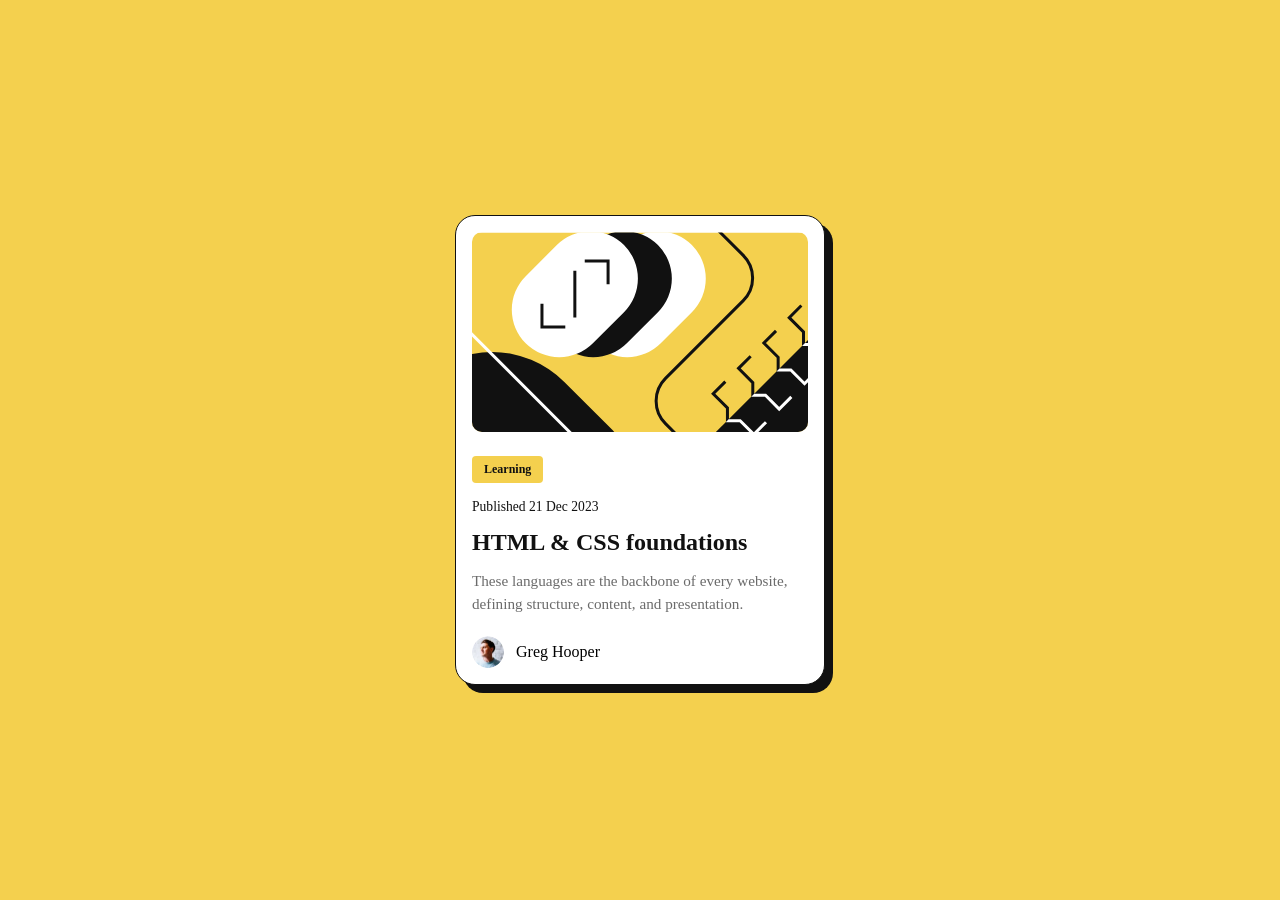
==== frontend-mentor-assigments/blog-preview-card-main/index.html @ ef1cbcc9 "re organized folder for easier assigment tracking" ====
<!DOCTYPE html>
<html lang="en">
<head>
  <meta charset="UTF-8">
  <meta name="viewport" content="width=device-width, initial-scale=1.0">

  <link rel="icon" type="image/png" sizes="32x32" href="./assets/images/favicon-32x32.png">
  <link rel="stylesheet" href="style.css"/>

  <title>Frontend Mentor | Blog preview card</title>
</head>
<body>

  <article class="card">
    <img class="card-image" src="./assets/images/illustration-article.svg" alt=" illustration art">

    <span class="card-badge">Learning</span>

    <p class="card-date">Published 21 Dec 2023</p>

    <h1 class="card-title">HTML <span>&</span> CSS foundations</h1>

    <p class="card-text">These languages are the backbone of every website, defining structure, content, and presentation.</p>

    <div class="card-author">
      <img class="card-avatar" src="./assets/images/image-avatar.webp" alt="image-avatar>
      <span class="card-author-name">Greg Hooper</span>
    </div>
  </article>

</body>
</html>
---- frontend-mentor-assigments/blog-preview-card-main/style.css ----
:root {
    --yellow: #F4D04E;
    --black: #111111;
    --gray: #6B6B6B;
    --card-radius: 20px;
}

* {
    box-sizing: border-box;
}

body {
    min-height: 100vh;
    margin: 0;
    display: flex;
    justify-content: center;
    align-items: center;
    background-color: var(--yellow);
    padding: 24px;
}

.card {
    width: 100%;
    max-width: 370px;
    background-color: #ffffff;
    border: 1.5px solid var(--black);
    border-radius: var(--card-radius);
    padding: 16px;
    box-shadow: 8px 8px 0 var(--black);
}

.card-image {
    width: 100%;
    aspect-ratio: 336 / 200;
    object-fit: cover;
    display: block;
    border-radius: 10px;
    margin-bottom: 24px;
}

.card-badge {
    display: inline-block;
    background-color: var(--yellow);
    color: var(--black);
    font-weight: 800;
    font-size: 0.75rem;
    padding: 6px 12px;
    border-radius: 4px;
    margin-bottom: 16px;
}

.card-date {
    color: var(--black);
    font-size: 0.85rem;
    margin: 0 0 12px;
}

.card-title {
    font-size: 1.5rem;
    line-height: 1.3;
    margin: 0 0 12px;
    color: var(--black);
}

.card-title:hover {
    color: var(--yellow);
    cursor: pointer;
}

.card-text {
    color: var(--gray);
    font-size: 0.95rem;
    line-height: 1.5;
    margin: 0 0 20px;
}

.card-author {
    display: flex;
    align-items: center;
    gap: 12px;
}

.card-avatar {
    width: 32px;
    height: 32px;
    border-radius: 50%;
}

.card-author-name {
    font-weight: 800;
    font-size: 0.9rem;
    color: var(--black);
}
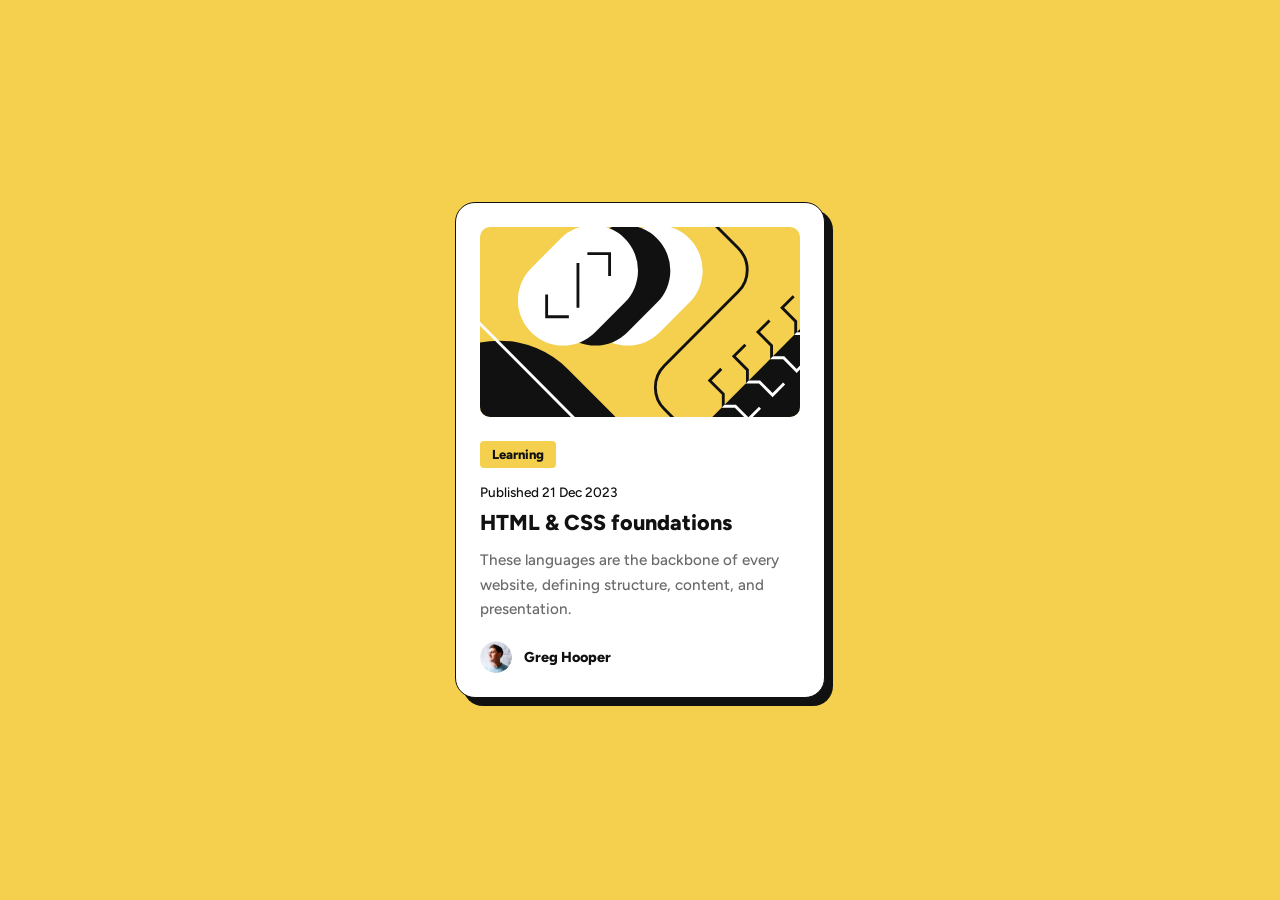
==== commit db45d47f: "fixed design issues" ====
--- a/frontend-mentor-assigments/blog-preview-card-main/index.html
+++ b/frontend-mentor-assigments/blog-preview-card-main/index.html
@@ -5,6 +5,12 @@
   <meta name="viewport" content="width=device-width, initial-scale=1.0">
 
   <link rel="icon" type="image/png" sizes="32x32" href="./assets/images/favicon-32x32.png">
+
+  <!-- Figtree font -->
+  <link rel="preconnect" href="https://fonts.googleapis.com">
+  <link rel="preconnect" href="https://fonts.gstatic.com" crossorigin>
+  <link href="https://fonts.googleapis.com/css2?family=Figtree:wght@500;800&display=swap" rel="stylesheet">
+
   <link rel="stylesheet" href="style.css"/>
 
   <title>Frontend Mentor | Blog preview card</title>
@@ -12,18 +18,18 @@
 <body>
 
   <article class="card">
-    <img class="card-image" src="./assets/images/illustration-article.svg" alt=" illustration art">
+    <img class="card-image" src="./assets/images/illustration-article.svg" alt="Illustration of HTML and CSS code elements">
 
     <span class="card-badge">Learning</span>
 
     <p class="card-date">Published 21 Dec 2023</p>
 
-    <h1 class="card-title">HTML <span>&</span> CSS foundations</h1>
+    <h1 class="card-title">HTML <span>&amp;</span> CSS foundations</h1>
 
     <p class="card-text">These languages are the backbone of every website, defining structure, content, and presentation.</p>
 
     <div class="card-author">
-      <img class="card-avatar" src="./assets/images/image-avatar.webp" alt="image-avatar>
+      <img class="card-avatar" src="./assets/images/image-avatar.webp" alt="Greg Hooper's avatar">
       <span class="card-author-name">Greg Hooper</span>
     </div>
   </article>
--- a/frontend-mentor-assigments/blog-preview-card-main/style.css
+++ b/frontend-mentor-assigments/blog-preview-card-main/style.css
@@ -3,6 +3,7 @@
     --black: #111111;
     --gray: #6B6B6B;
     --card-radius: 20px;
+    --font-family: 'Figtree', sans-serif;
 }
 
 * {
@@ -17,6 +18,7 @@
     align-items: center;
     background-color: var(--yellow);
     padding: 24px;
+    font-family: var(--font-family);
 }
 
 .card {
@@ -25,8 +27,14 @@
     background-color: #ffffff;
     border: 1.5px solid var(--black);
     border-radius: var(--card-radius);
-    padding: 16px;
+    padding: 24px;
     box-shadow: 8px 8px 0 var(--black);
+    transition: transform 0.3s ease, box-shadow 0.3s ease;
+}
+
+.card:hover {
+    transform: translate(-4px, -4px);
+    box-shadow: 12px 12px 0 var(--black);
 }
 
 .card-image {
@@ -42,8 +50,9 @@
     display: inline-block;
     background-color: var(--yellow);
     color: var(--black);
+    font-family: var(--font-family);
     font-weight: 800;
-    font-size: 0.75rem;
+    font-size: 0.8125rem;
     padding: 6px 12px;
     border-radius: 4px;
     margin-bottom: 16px;
@@ -51,15 +60,20 @@
 
 .card-date {
     color: var(--black);
+    font-family: var(--font-family);
+    font-weight: 500;
     font-size: 0.85rem;
-    margin: 0 0 12px;
+    margin: 0 0 8px;
 }
 
 .card-title {
-    font-size: 1.5rem;
+    font-family: var(--font-family);
+    font-weight: 800;
+    font-size: 1.35rem;
     line-height: 1.3;
     margin: 0 0 12px;
     color: var(--black);
+    transition: color 0.3s ease;
 }
 
 .card-title:hover {
@@ -69,8 +83,10 @@
 
 .card-text {
     color: var(--gray);
+    font-family: var(--font-family);
+    font-weight: 500;
     font-size: 0.95rem;
-    line-height: 1.5;
+    line-height: 1.6;
     margin: 0 0 20px;
 }
 
@@ -87,6 +103,7 @@
 }
 
 .card-author-name {
+    font-family: var(--font-family);
     font-weight: 800;
     font-size: 0.9rem;
     color: var(--black);
